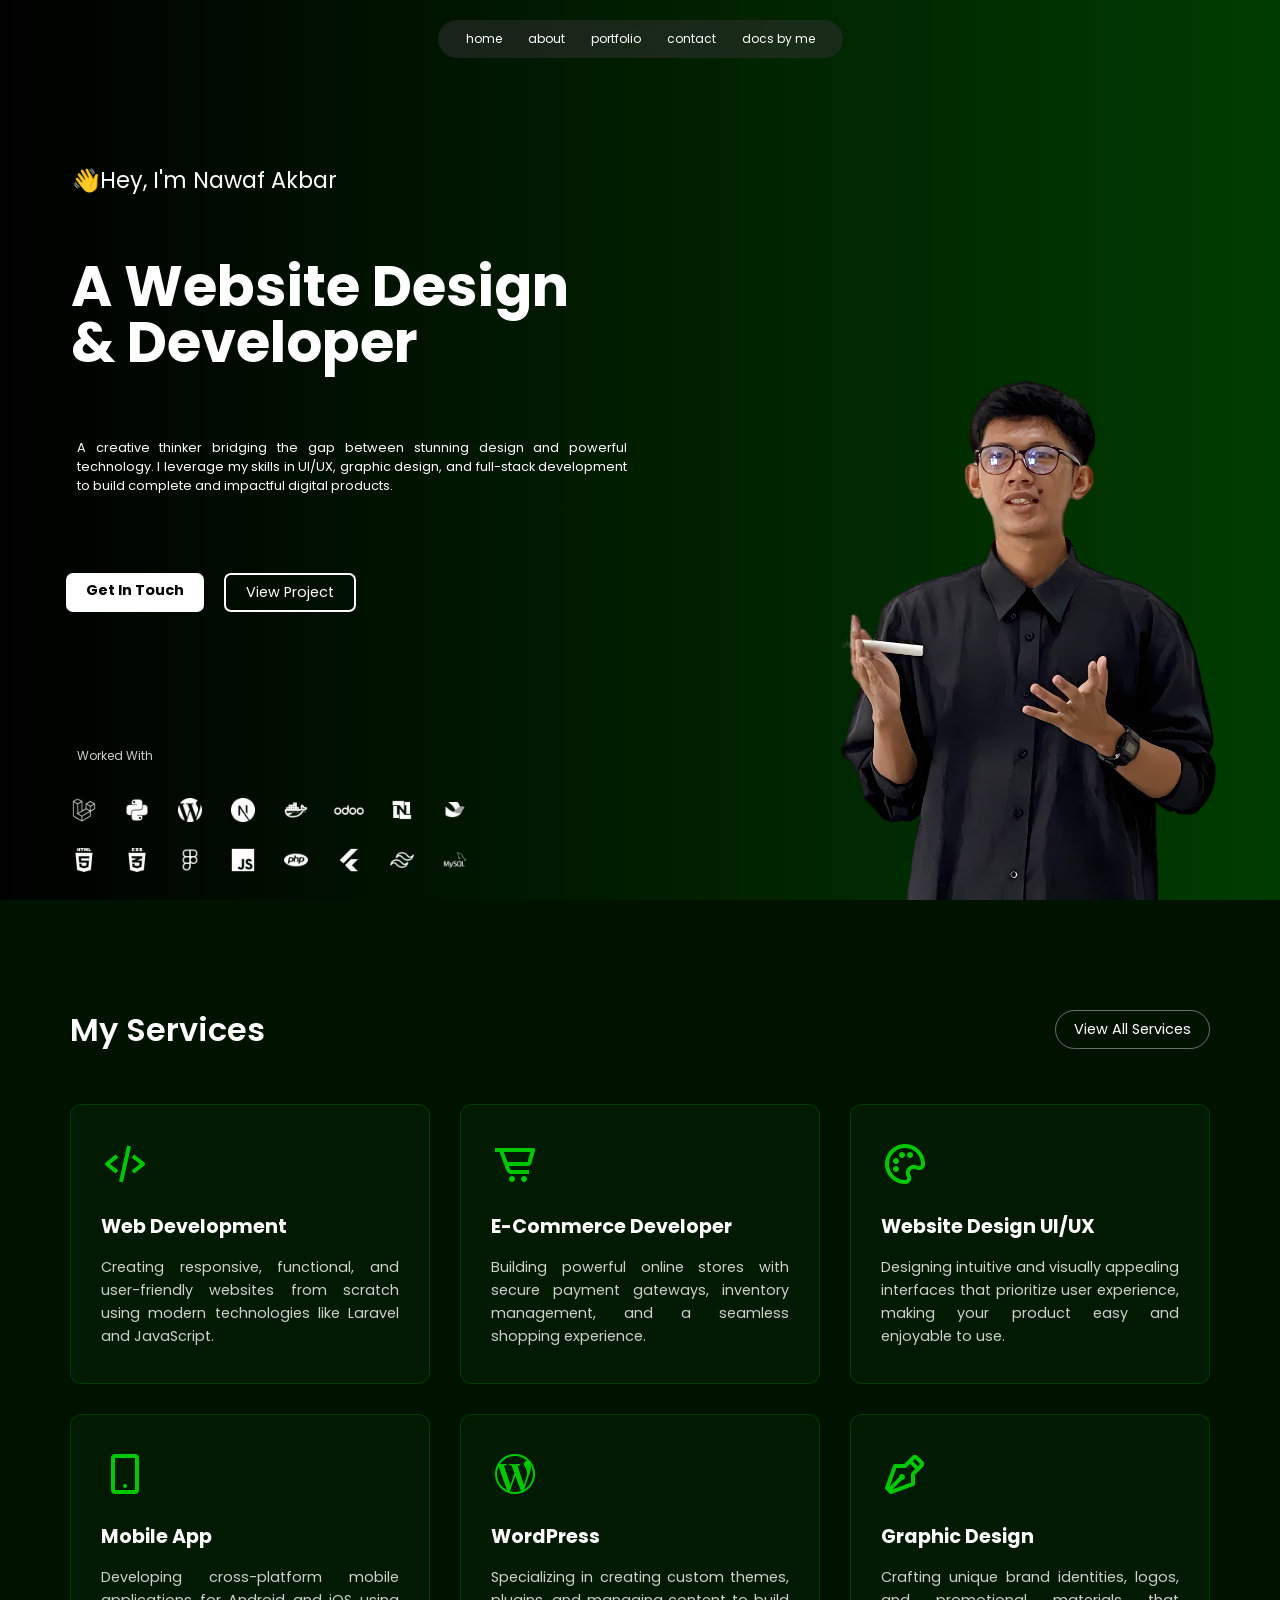
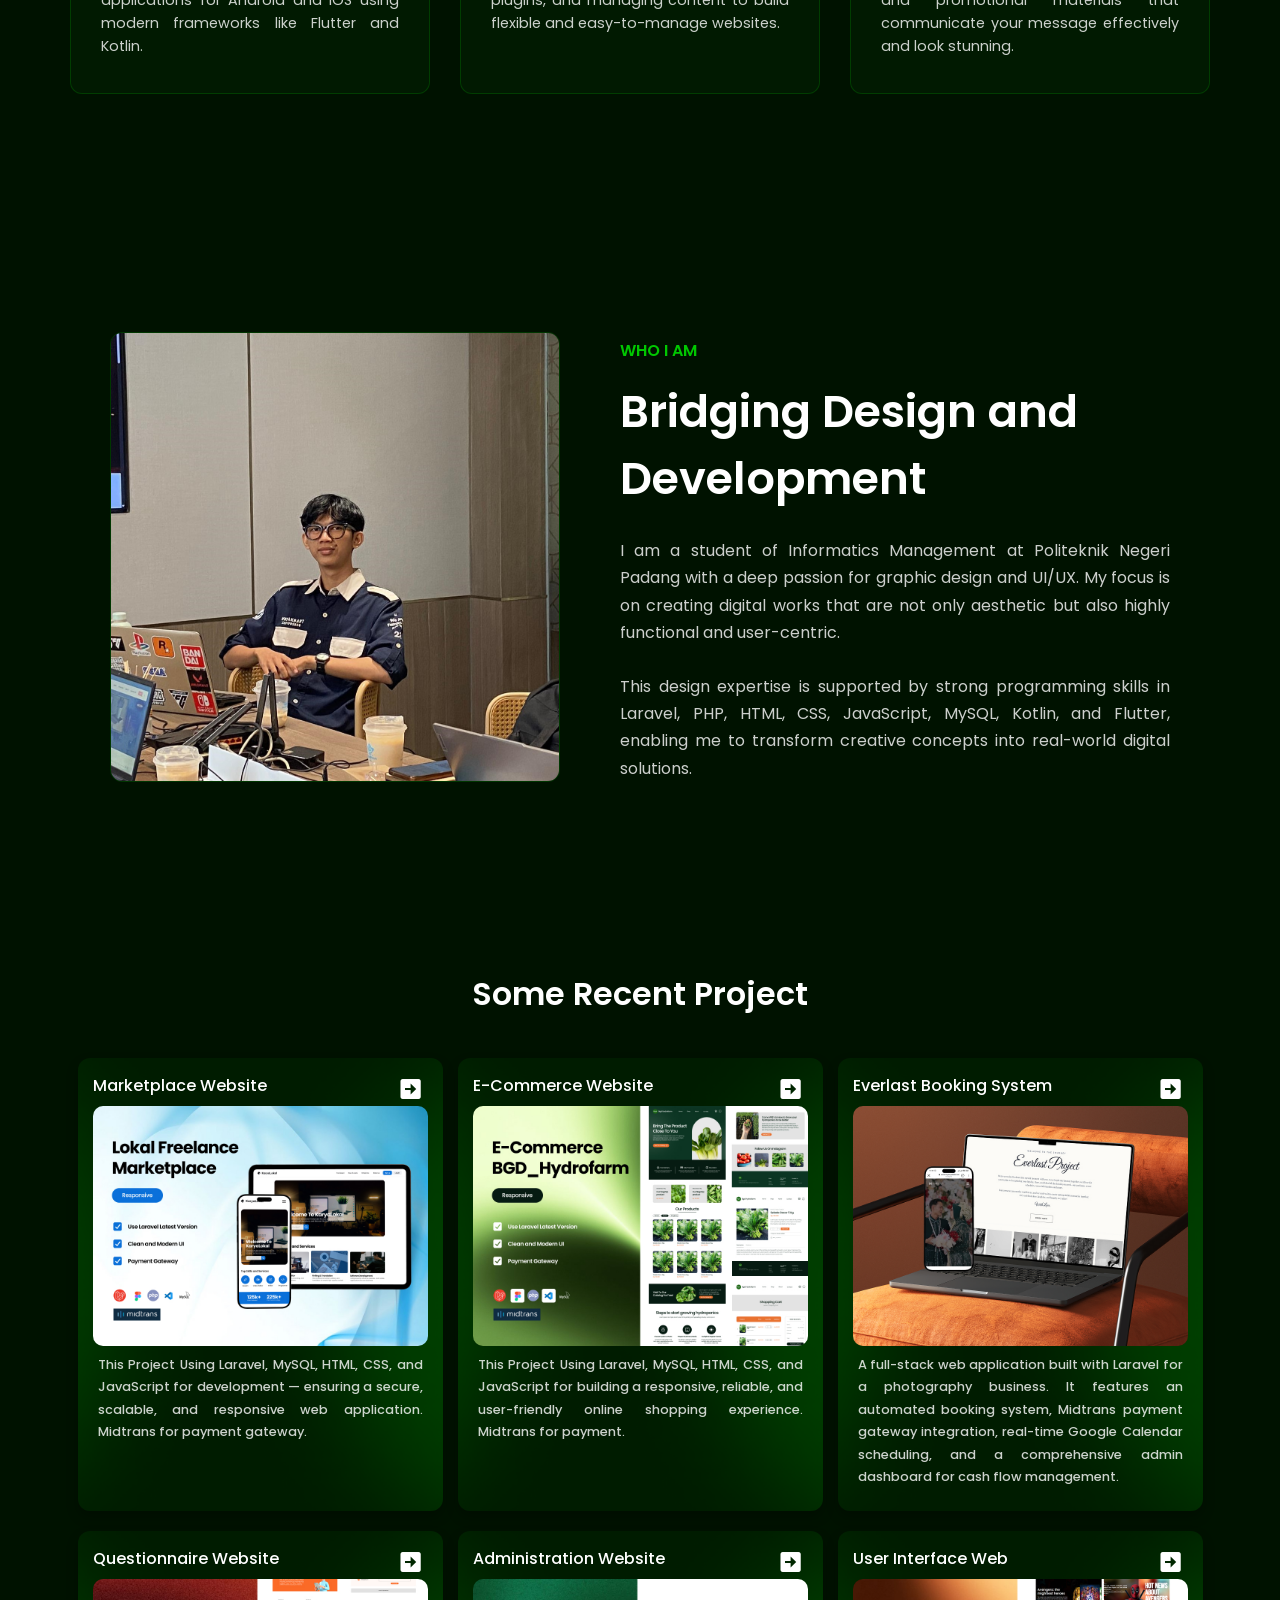
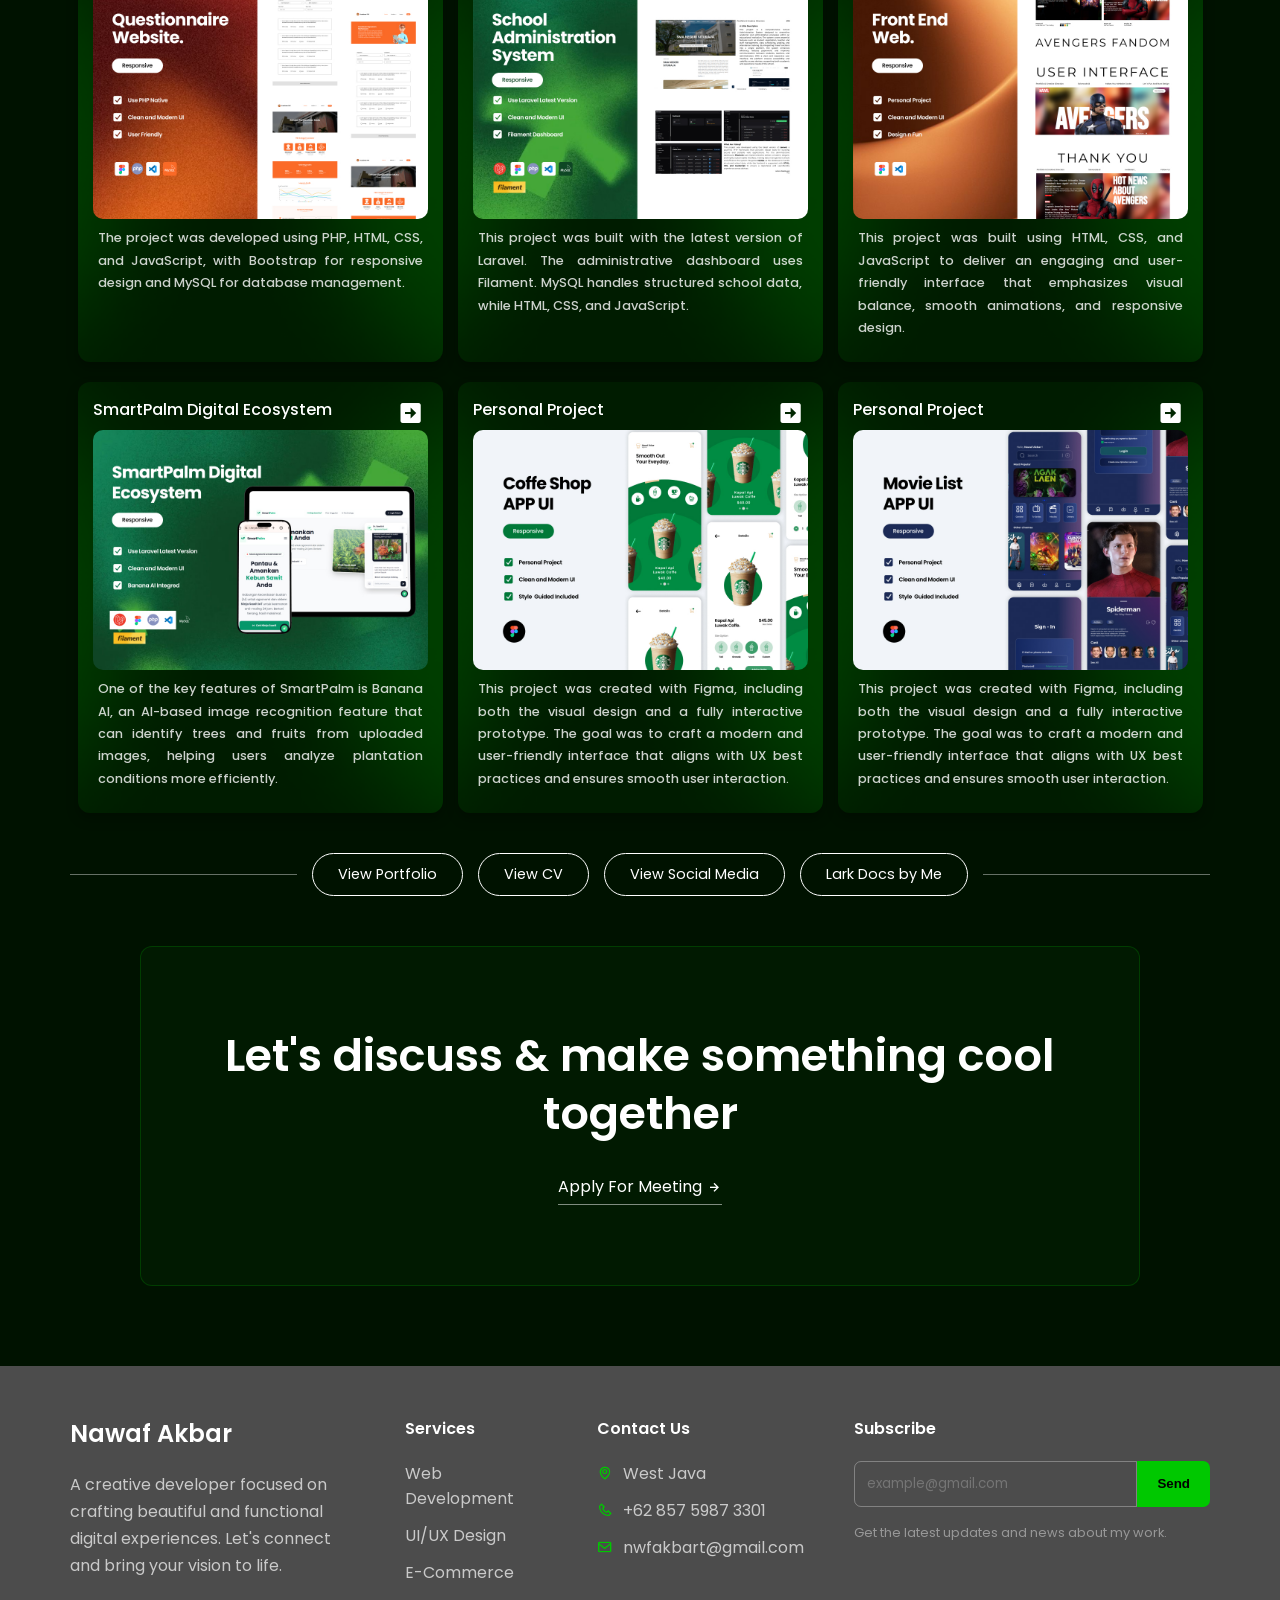
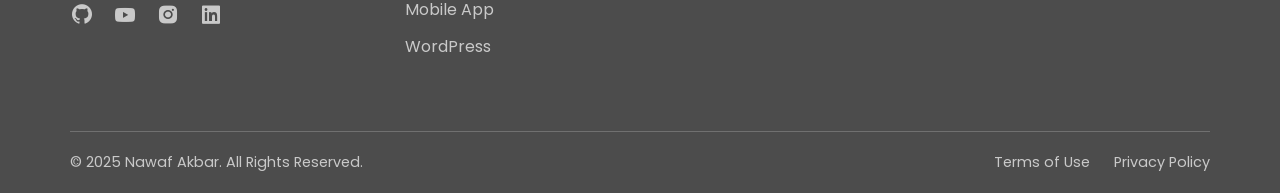
==== index.html @ 437a4764 "new_cv" ====
<!DOCTYPE html>
<html lang="en">

<head>
    <meta charset="UTF-8">
    <meta name="viewport" content="width=device-width, initial-scale=1.0">
    <title>Nawaf Akbar Portofolio</title>
    <link rel="icon" type="image/png" href="img/nwflogos.png">

    <link href='https://unpkg.com/boxicons@2.1.4/css/boxicons.min.css' rel='stylesheet'>
    <link rel="stylesheet" href="https://cdnjs.cloudflare.com/ajax/libs/font-awesome/6.4.2/css/all.min.css">

    <link rel="stylesheet" href="style.css">
    <style>
        /* Default: show desktop, hide mobile */
        .show-desktop {
            display: inline;
        }

        .show-mobile {
            display: none;
        }

        /* Mobile: hide desktop, show mobile */
        @media (max-width: 768px) {
            .show-desktop {
                display: none;
            }
            
            .show-mobile {
                display: inline;
            }
        }
    </style>
</head>

<body>

    <!-- header -->
    <div id="home" class="hero-section">
        <nav class="navbar">
            <div class="logo-container">
                <a href="#home">home</a>
                <a href="#about" class="show-desktop">about</a>
                <a href="#card">portfolio</a>
                <a href="#contact">contact</a>
                <a href="https://prasetia.sg.larksuite.com/docx/SMxsdrpLFoQGybxAiA4lXADDg6e" 
                target="_blank" 
                class="show-desktop">docs by me</a>                
                <a href="https://prasetia.sg.larksuite.com/docx/SMxsdrpLFoQGybxAiA4lXADDg6e" 
                target="_blank" 
                class="show-mobile">docs</a>
            </div>
        </nav>
        <p class="text-intro">👋Hey, I'm Nawaf Akbar</p>
        <h3 class="title">A Website Design<br> & Developer</h3>
        <p class="text-header">A creative thinker bridging the gap between stunning design and powerful technology. I
            leverage my skills in UI/UX, graphic design, and full-stack development to build complete and impactful
            digital products.
        </p>

        <div class="buttons-container">
            <a href="#contact" class="button button-primary">Get In Touch</a>

            <a href="#card" class="button button-secondary">View Project</a>
        </div>

        <img src="img/hd.png" alt="Orang" class="center-image">

        <div class="bottom-left-text">Worked With</div>
        <div class="worked">
            <img src="img/iconk1.png" alt="">
            <img src="img/iconk2.png" alt="">
            <img src="img/iconk3.png" alt="">
            <img src="img/iconk4.png" alt="">
            <img src="img/iconk5.png" alt="">
            <img src="img/iconk6.png" alt="">
            <img src="img/iconk11.png" alt="">
            <img src="img/iconk7.png" alt="">
        </div>
        <div class="worked2">
            <img src="img/iconk8.png" alt="">
            <img src="img/iconk8-1.png" alt="">
            <img src="img/iconk8-2.png" alt="">
            <img src="img/iconk9.png" alt="">
            <img src="img/iconk10.png" alt="">
            <img src="img/iconk13.png" alt="">
            <img src="img/iconk14.png" alt="">
            <img src="img/iconk15.png" alt="">
        </div>

    </div>
    <!-- end header -->

    <main class="main-content">
        <!-- services -->
        <section class="services-section" id="services">
            <div class="services-header">
                <h1 class="section-title">My Services</h1>
                <a href="#" class="view-all-button">View All Services</a>
            </div>
            <div class="services-grid">
                <div class="service-card">
                    <div class="service-icon">
                        <i class='bx bx-code-alt'></i>
                    </div>
                    <h3>Web Development</h3>
                    <p>Creating responsive, functional, and user-friendly websites from scratch using modern
                        technologies
                        like Laravel and JavaScript.</p>
                </div>

                <div class="service-card">
                    <div class="service-icon">
                        <i class='bx bx-cart-alt'></i>
                    </div>
                    <h3>E-Commerce Developer</h3>
                    <p>Building powerful online stores with secure payment gateways, inventory management, and a
                        seamless
                        shopping experience.</p>
                </div>

                <div class="service-card">
                    <div class="service-icon">
                        <i class='bx bx-palette'></i>
                    </div>
                    <h3>Website Design UI/UX</h3>
                    <p>Designing intuitive and visually appealing interfaces that prioritize user experience, making
                        your
                        product easy and enjoyable to use.</p>
                </div>

                <div class="service-card">
                    <div class="service-icon">
                        <i class='bx bx-mobile-alt'></i>
                    </div>
                    <h3>Mobile App</h3>
                    <p>Developing cross-platform mobile applications for Android and iOS using modern frameworks like
                        Flutter and Kotlin.</p>
                </div>

                <div class="service-card">
                    <div class="service-icon">
                        <i class='bx bxl-wordpress'></i>
                    </div>
                    <h3>WordPress</h3>
                    <p>Specializing in creating custom themes, plugins, and managing content to build flexible and
                        easy-to-manage websites.</p>
                </div>

                <div class="service-card">
                    <div class="service-icon">
                        <i class='bx bx-pen'></i>
                    </div>
                    <h3>Graphic Design</h3>
                    <p>Crafting unique brand identities, logos, and promotional materials that communicate your message
                        effectively and look stunning.</p>
                </div>
            </div>
        </section>
        <!-- end services -->

        <!-- about me -->
        <section class="about-me-section" id="about">
            <div class="about-me-container">

                <div class="about-image-content">
                    <img src="img/aboutne.jpg" alt="Foto Profil Nawaf Akbar">
                </div>

                <div class="about-text-content">
                    <p class="pre-title">WHO I AM</p>
                    <h2 class="section-title">Bridging Design and Development</h2>
                    <p class="about-description">
                        I am a student of Informatics Management at Politeknik Negeri Padang with a deep passion for
                        graphic
                        design and UI/UX. My focus is on creating digital works that are not only aesthetic but also
                        highly
                        functional and user-centric.
                        <br><br>
                        This design expertise is supported by strong programming skills in Laravel, PHP, HTML, CSS,
                        JavaScript, MySQL, Kotlin, and Flutter, enabling me to transform creative concepts into
                        real-world
                        digital solutions.
                    </p>
                </div>

            </div>
        </section>
        <!-- end about me -->

        <!-- card -->
        <div id="card" class="card-section-utama">
            <h1 class="">Some Recent Project</h1>
            <div class="card-section">
                <a href="detail/detail1.html" class="card-link">
                    <div class="card">
                        <p>Marketplace Website</p>
                        <img src="img/myporto1.jpg" alt="">
                        <p class="card-desc">This Project Using Laravel, MySQL, HTML, CSS, and JavaScript for
                            development —
                            ensuring a secure, scalable, and responsive web application. Midtrans for payment gateway.
                        </p>
                        <i class='bx bxs-right-arrow-square arrow-right'></i>
                    </div>
                </a>
                <a href="detail/detail2.html" class="card-link">
                    <div class="card">
                        <p>E-Commerce Website</p>
                        <img src="img/myporto2.jpg" alt="">
                        <p class="card-desc">This Project Using Laravel, MySQL, HTML, CSS, and JavaScript for building a
                            responsive, reliable, and user-friendly online shopping experience. Midtrans for payment.
                        </p>
                        <i class='bx bxs-right-arrow-square arrow-right'></i>
                    </div>
                </a>
                <a href="detail/detail8.html" class="card-link">
                    <div class="card">
                        <p>Everlast Booking System</p>
                        <img src="img/myporto8.jpg" alt="Everlast Project">
                        <p class="card-desc">A full-stack web application built with Laravel for a photography business. It features an automated booking system, Midtrans payment gateway integration, real-time Google Calendar scheduling, and a comprehensive admin dashboard for cash flow management.</p>
                        <i class='bx bxs-right-arrow-square arrow-right'></i>
                    </div>
                </a>
                <a href="detail/detail3.html" class="card-link">
                    <div class="card">
                        <p>Questionnaire Website</p>
                        <img src="img/myporto3.jpg" alt="">
                        <p class="card-desc">The project was developed using PHP, HTML, CSS, and JavaScript, with
                            Bootstrap
                            for
                            responsive design and MySQL for database management.</p>
                        <i class='bx bxs-right-arrow-square arrow-right'></i>
                    </div>
                </a>
                <a href="detail/detail4.html" class="card-link">
                    <div class="card">
                        <p>Administration Website</p>
                        <img src="img/myporto4.jpg" alt="">
                        <p class="card-desc">This project was built with the latest version of Laravel. The
                            administrative
                            dashboard uses Filament. MySQL handles structured school data, while HTML, CSS, and
                            JavaScript.
                        </p>
                        <i class='bx bxs-right-arrow-square arrow-right'></i>
                    </div>
                </a>
                <a href="detail/detail5.html" class="card-link">
                    <div class="card">
                        <p>User Interface Web</p>
                        <img src="img/myporto5.jpg" alt="">
                        <p class="card-desc">This project was built using HTML, CSS, and JavaScript to deliver an
                            engaging
                            and
                            user-friendly interface that emphasizes visual balance, smooth animations, and responsive
                            design.
                        </p>
                        <i class='bx bxs-right-arrow-square arrow-right'></i>
                    </div>
                </a>
                <a href="detail/detail6.html" class="card-link">
                    <div class="card">
                        <p>SmartPalm Digital Ecosystem</p>
                        <img src="img/smartpalm.jpg" alt="">
                        <p class="card-desc">One of the key features of SmartPalm is Banana AI, an AI-based image
                            recognition feature that can identify trees and fruits from uploaded images, helping users
                            analyze plantation conditions more efficiently.</p>
                        <i class='bx bxs-right-arrow-square arrow-right'></i>
                    </div>
                </a>
                <a href="detail/detail7.html" class="card-link">
                    <div class="card">
                        <p>Personal Project</p>
                        <img src="img/myporto7.jpg" alt="">
                        <p class="card-desc">This project was created with Figma, including both the visual design and a
                            fully
                            interactive prototype. The goal was to craft a modern and user-friendly interface that
                            aligns
                            with
                            UX best practices and ensures smooth user interaction.</p>
                        <i class='bx bxs-right-arrow-square arrow-right'></i>
                    </div>
                </a>
                <a href="detail/detail9.html" class="card-link">
                    <div class="card">
                        <p>Personal Project</p>
                        <img src="img/myporto9.jpg" alt="">
                        <p class="card-desc">This project was created with Figma, including both the visual design and a
                            fully
                            interactive prototype. The goal was to craft a modern and user-friendly interface that
                            aligns
                            with
                            UX best practices and ensures smooth user interaction.</p>
                        <i class='bx bxs-right-arrow-square arrow-right'></i>
                    </div>
                </a>
            </div>
            <div class="view-more-card">
                <a href="doc/porto.pdf" target="_blank">View Portfolio</a>
                <a href="doc/cv2.pdf" target="_blank">View CV</a>
                <a href="https://instagram.com/nwfakbart_" target="_blank">View Social Media</a>
                <a href="https://prasetia.sg.larksuite.com/docx/SMxsdrpLFoQGybxAiA4lXADDg6e" target="_blank">Lark Docs by Me</a>
            </div>
        </div>
        <!-- end  card -->

        <!-- certificate -->
        <!-- <section class="certificate-section" id="certificates">
            <h1 class="section-title">My Certificates</h1>
            
            <div class="cert-grid">
                <div class="cert-item" onclick="openModal('img/cert1.jpg')">
                    <div class="cert-img-container">
                        <img src="img/cert1.jpg" alt="Certificate 1">
                        <div class="cert-overlay">
                            <i class='bx bx-zoom-in'></i>
                        </div>
                    </div>
                    <div class="cert-info">
                        <h3>PKM (Program Kreativitas Mahasiswa)</h3>
                        <p>Skema Pendanaan Bidang Pengabdian Masyarakat | Kemendikbudristek • 2024</p>
                    </div>
                </div>

                <div class="cert-item" onclick="openModal('img/cert2.jpg')">
                    <div class="cert-img-container">
                        <img src="img/cert2.jpg" alt="Certificate 2">
                        <div class="cert-overlay">
                            <i class='bx bx-zoom-in'></i>
                        </div>
                    </div>
                    <div class="cert-info">
                        <h3>Program Mahasiswa Wirausaha</h3>
                        <p>Badan Pengelola Dana Perkebunan(BPDP) • 2025 - 2026</p>
                    </div>
                </div>

                <div class="cert-item" onclick="openModal('img/cert3.jpg')">
                    <div class="cert-img-container">
                        <img src="img/cert3.jpg" alt="Certificate 3">
                        <div class="cert-overlay">
                            <i class='bx bx-zoom-in'></i>
                        </div>
                    </div>
                    <div class="cert-info">
                        <h3>Sertifikasi Flutter Developer</h3>
                        <p>Dicoding Indonesia • 2024</p>
                    </div>
                </div>
            </div>
        </section>

        <div id="certModal" class="cert-modal" onclick="closeModal()">
            <span class="close-modal">&times;</span>
            <img class="modal-content" id="imgFull">
        </div> -->
        <!-- end certificate -->

        <!-- etc -->
        <section class="cta-section">
            <div class="cta-content">
                <h2>Let's discuss & make something cool together</h2>
                <a href="mailto:emailkamu@contoh.com" class="cta-link">
                    Apply For Meeting <i class='bx bx-right-arrow-alt'></i>
                </a>
            </div>
        </section>
        <!-- endetc -->
    </main>
    <footer id="contact" class="footer">
        <div class="footer-container">
            <div class="footer-column about">
                <h3 class="footer-logo">Nawaf Akbar</h3>
                <p>A creative developer focused on crafting beautiful and functional digital experiences. Let's
                    connect
                    and bring your vision to life.</p>
                <div class="social-icons">
                    <a href="http://github.com/nawafakbar" aria-label="Github" target="_blank"><i
                            class='bx bxl-github'></i></a>
                    <a href="https://www.youtube.com/@wafakbar" aria-label="Youtube" target="_blank"><i
                            class='bx bxl-youtube'></i></a>
                    <a href="http://instagram.com/nwfakbart_" aria-label="Instagram" target="_blank"><i
                            class='bx bxl-instagram-alt'></i></a>
                    <a href="https://www.linkedin.com/in/muhammad-nawaf-akbar-a1857428a/" aria-label="LinkedIn"
                        target="_blank"><i class='bx bxl-linkedin-square'></i></a>
                </div>
            </div>

            <div class="footer-column">
                <h4>Services</h4>
                <ul>
                    <li><a href="#services">Web Development</a></li>
                    <li><a href="#services">UI/UX Design</a></li>
                    <li><a href="#services">E-Commerce</a></li>
                    <li><a href="#services">Mobile App</a></li>
                    <li><a href="#services">WordPress</a></li>
                </ul>
            </div>

            <div class="footer-column">
                <h4>Contact Us</h4>
                <ul>
                    <li><i class='bx bx-map'></i>West Java</li>
                    <li><i class='bx bx-phone'></i> +62 857 5987 3301</li>
                    <li><i class='bx bx-envelope'></i> nwfakbart@gmail.com</li>
                </ul>
            </div>

            <div class="footer-column">
                <h4>Subscribe</h4>
                <form class="subscribe-form">
                    <input type="email" placeholder="example@gmail.com" required>
                    <button type="submit">Send</button>
                </form>
                <p class="subscribe-note">Get the latest updates and news about my work.</p>
            </div>
        </div>

        <div class="footer-bottom">
            <p>&copy; 2025 Nawaf Akbar. All Rights Reserved.</p>
            <div class="footer-bottom-links">
                <a href="#">Terms of Use</a>
                <a href="#">Privacy Policy</a>
            </div>
        </div>
    </footer>

    <script>
        function openModal(imgSrc) {
            document.getElementById("certModal").style.display = "block";
            document.getElementById("imgFull").src = imgSrc;
        }

        function closeModal() {
            document.getElementById("certModal").style.display = "none";
        }

        // Tambahkan event listener biar nutup pas klik tombol ESC
        document.addEventListener('keydown', function(event) {
            if (event.key === "Escape") {
                closeModal();
            }
        });
    </script>
</body>

</html>
---- style.css ----
@import url('https://fonts.googleapis.com/css2?family=Poppins:wght@400;600&display=swap');
@import url('https://fonts.googleapis.com/css2?family=Bebas+Neue&display=swap');

/* RESET */
* {
    margin: 0;
    padding: 0;
    box-sizing: border-box;
}

body {
    font-family: 'Poppins', sans-serif;
    color: #ffffff;
    background: linear-gradient(to right, #000000, #00C800);
    background-attachment: fixed;
    position: relative;
    /* overflow-x: hidden; */
}

/* Overlay gelap di background */
body::before {
    content: '';
    position: absolute;
    inset: 0;
    background: linear-gradient(to bottom right, rgba(0, 0, 0, 0.7), rgba(0, 0, 0, 0.7));
    z-index: -1;
}

/* ========================= */
/* MAIN CONTENT BACKGROUND */
/* ========================= */

.main-content {
    background-color: #001200;
    padding: 0 70px 80px 70px; /* 0 atas, 70px kanan, 80px bawah, 70px kiri */
}

/* navbar dan hero section */
.navbar {
    position: fixed; /* Kunci utama agar navbar tetap di atas */
    top: 20px; /* Jarak 20px dari atas layar (sesuai permintaanmu) */
    left: 0;
    right: 0;
    z-index: 1000; /* Memastikan navbar selalu di lapisan paling atas */
    
    display: flex;
    justify-content: center;
    align-items: center;
    padding: 0 20px; /* Padding vertikal tidak perlu karena tinggi diatur oleh .logo-container */
}

.navbar a{
    text-decoration: none;
    color: white;
    font-size: 12px;
    padding: 10px 13px;
    transition: color 0.3s ease 0.2s;
}

.logo-container {
    display: flex;
    align-items: center;
    /* Background dan blur sudah dipindah ke .navbar */
    background: transparent; /* Jadikan transparan */
    border-radius: 100px;
    padding: 0 15px; /* Beri sedikit padding vertikal */
    
    /* Tambahkan ini untuk memberi background pada container link saja */
    background-color: rgba(51, 51, 51, 0.5);
    backdrop-filter: blur(10px);
}

.navbar .logo img {
    height: 40px; 
    width: auto; 
} 

.navbar .login-button{
    background-color: white;
    color: black;
    border: none;
    font-family: 'Poppins', sans-serif;
    padding: 7px 19px;
    border-radius: 100px;
    cursor: pointer;
    font-size: 14px;
    font-weight: 500;
}

.navbar a:hover {
    color: gray;
}


.hero-section {
    padding-top: 120px;
    background-size: cover;
    background-position: center;
    height: 100vh;
    display: flex;
    flex-direction: column;
    justify-content: space-between;
    padding: 20px;
    position: relative;
    overflow: hidden;
}

.text-intro {
    position: absolute;
    top: 20%;
    left: 16%;
    transform: translate(-50%, -50%);
    font-size: 1.4rem;
    color: #ffffff;
    z-index: 1;
    font-family: 'Poppins', sans-serif;
    text-align: justify;
    line-height: 19px;
}

.title {
    position: absolute;
    top: 35%;
    left: 25%;
    transform: translate(-50%, -50%);
    font-size: 3.5rem;
    color: #ffffff;
    z-index: 1;
    font-family: 'Poppins', sans-serif;
    line-height: 1; 
}

.center-image {
    position: absolute;
    right: 5%;
    bottom: 0;
    max-width: 31%;
    height: auto;
    z-index: 2;
    transition: transform 0.3s ease-in-out;
}

.center-image:hover {
    transform: scale(1.1);
}

.text-header {
    position: absolute;
    top: 49%;
    left: 27.5%;
    transform: translate(-50%, -50%);
    font-size: 0.8rem;
    color: #ffffff;
    z-index: 1;
    max-width: 43%;
    font-family: 'Poppins', sans-serif;
    text-align: justify;
    line-height: 19px;
    margin-top: 25px;
}

.bottom-left-text, .bottom-right-text {
    position: absolute;
    bottom: 55px;
    font-size: 12px;
    opacity: 80%;
    color: #ffffff;
    font-family: Arial, sans-serif;
}

.bottom-left-text {
    left: 6%;
    margin-bottom: 80px;
    font-family: 'Poppins', sans-serif;
}

.bottom-right-text {
    right: 40px;
    margin-bottom: 80px;
    font-family: 'Poppins', sans-serif;
}

.buttons-container {
    position: absolute;
    top: 62%;
    left: 16.5%;
    transform: translateX(-50%);
    display: flex;
    gap: 20px;
    z-index: 1;
    margin-top: 15px;
}

.buttons-container a {
    text-decoration: none;
}

.button {
    padding: 7px 20px;
    font-size: 0.9rem;
    font-family: 'Poppins', sans-serif;
    border: none;
    border-radius: 7px;
    cursor: pointer;
    transition: background-color 0.3s ease;
}

.button-primary {
    background-color: white;
    color: black;
    font-weight: 700;
}

.button-primary:hover {
    background-color: black;
    color: white;
}

.button-secondary {
    border: 2px solid white;
    border-color: white;
    background-color: transparent;
    color: #ffffff;
}

.button-secondary:hover {
    background-color: rgba(255, 255, 255, 0.166);
}

.worked{
    display: flex;
    gap: 13px;
    position: absolute;
    bottom: 0;
    left: 5%;
    margin-bottom: 20px;
}

.worked img{
    height: 40px;
    transition: transform 0.3s ease-in-out;
}

.worked img:hover{
   transform: scale(1.1);
}

.worked2{
    display: flex;
    gap: 13px;
    position: absolute;
    bottom: 0;
    left: 5%;
    margin-bottom: 70px;
}

.worked2 img{
    height: 40px;
    transition: transform 0.3s ease-in-out;
}

.worked2 img:hover{
   transform: scale(1.1);
}
/* end navbar dan hero section */

/* ========================= */
/* SERVICES SECTION */
/* ========================= */

.services-section {
    min-height: 100vh;
    padding-top: 80px;
    padding-bottom: 80px;
    display: flex;
    flex-direction: column;
    justify-content: center; /* Agar konten berada di tengah secara vertikal */
}

.services-header {
    display: flex;
    justify-content: space-between;
    align-items: center;
    margin-bottom: 50px;
}

.section-title {
    font-size: 2rem;
    font-weight: 600;
    color: white;
}

.view-all-button {
    padding: 8px 18px;
    border: 1px solid rgba(255, 255, 255, 0.4);
    border-radius: 100px;
    text-decoration: none;
    color: white;
    font-size: 0.9rem;
    transition: all 0.3s ease;
}

.view-all-button:hover {
    background-color: rgba(255, 255, 255, 0.1);
    border-color: white;
}

.services-grid {
    display: grid;
    grid-template-columns: repeat(3, 1fr);
    gap: 30px;
}

.service-card {
    background-color: #011a01; /* Warna kartu sedikit lebih terang dari background */
    border: 1px solid rgba(0, 200, 0, 0.2); /* Border hijau transparan */
    padding: 35px 30px;
    border-radius: 12px;
    transition: transform 0.3s ease, background-color 0.3s ease;
}

/* Ini adalah style untuk card yang disorot seperti di contoh */
/* Kamu bisa hapus ini jika hanya mau efek hover */
.service-card.highlighted {
    background-color: #004d00; /* Warna hijau lebih pekat */
    transform: translateY(-10px);
}

.service-card:hover {
    transform: translateY(-10px);
    background: url('img/bghijau.png') center/cover no-repeat; /* Efek background sama seperti card project */
    border-color: rgba(0, 200, 0, 0.5);
}

.service-icon {
    margin-bottom: 20px;
}

.service-icon i {
    font-size: 3rem;
    color: #00C800; /* Warna hijau utama */
    transition: transform 0.3s ease, color 0.3s ease;
}

.service-card:hover .service-icon i {
    transform: scale(1.1);
    color: #ffffff;
}

.service-card h3 {
    font-size: 1.2rem;
    margin-bottom: 15px;
    color: #ffffff;
}

.service-card p {
    font-size: 0.9rem;
    color: rgba(255, 255, 255, 0.8);
    line-height: 1.6;
    text-align: justify;
}

/* end services */

/* ========================= */
/* ABOUT ME SECTION */
/* ========================= */

.about-me-section {
    padding-top: 120px;
    padding-bottom: 120px;
    display: flex;
    align-items: center;
    min-height: 80vh;
}

.about-me-container {
    display: flex;
    align-items: center;
    justify-content: center;
    gap: 60px;
    width: 100%;
}

.about-text-content {
    flex: 1; /* Biarkan teks mengambil ruang yang dibutuhkan */
    max-width: 550px; /* Batasi lebar teks agar mudah dibaca */
}

.about-image-content {
    flex-shrink: 0; /* Mencegah gambar menyusut */
    width: 450px; /* Ukuran gambar yang tetap */
}

.about-image-content img {
    width: 100%;
    height: auto;
    border-radius: 12px; /* Radius sama dengan card lainnya */
    object-fit: cover;
    border: 1px solid rgba(0, 200, 0, 0.2); /* Border hijau tipis */
}

.pre-title {
    color: #00C800; /* Warna hijau khas kamu */
    font-weight: 600;
    font-size: 1rem;
    margin-bottom: 15px;
}

.about-me-section .section-title {
    font-size: 2.8rem;
    margin-bottom: 25px;
}

.about-description {
    font-size: 1rem;
    color: rgba(255, 255, 255, 0.8);
    line-height: 1.7;
    text-align: justify;
}

/* PROJECT SECTION */
.card-section-utama {
    min-height: 100vh;
    /* background-image: url('img/bghijau2.png'); */
    /* background-size: cover;
    background-position: top center; */
    padding-top: 50px;
    padding-bottom: 10px;
}

.card-section-utama h1 {
    text-align: center;
    font-size: 2rem;
    font-weight: 600;
    margin-bottom: 40px;
    color: white;
}

.card-section {
    display: grid;
    grid-template-columns: repeat(3, 1fr);
    column-gap: 0;
    row-gap: 20px;
    justify-items: center;
}

.card {
    background: url('img/bghijau.png') center/cover no-repeat;
    border-radius: 12px;
    padding: 15px;
    width: 100%;
    height: 100%;
    display: flex;
    flex-direction: column;
    max-width: 365px;
    box-shadow: 0 6px 12px rgba(0, 0, 0, 0.25);
    position: relative;
    transition: transform 0.3s ease;
    overflow: hidden;
}
/* Style untuk link card proyek */
.card-link {
    text-decoration: none; /* Menghilangkan garis bawah */
    color: inherit; /* Mengambil warna teks dari parent (putih) */
    display: block; /* Memastikan link mengisi seluruh area */
    transition: transform 0.3s ease; /* Menambahkan transisi agar hover tetap mulus */
}

/* Sedikit penyesuaian agar hover tetap di link, bukan di div */
.card-link:hover {
    transform: translateY(-5px);
}

/* .card:hover {
    transform: translateY(-5px);
} */
.card p {
    font-weight: 500;
    margin-bottom: 8px;
}
.card img {
    width: 100%;
    height: 240px;
    object-fit: cover;
    border-radius: 10px;
    transition: transform 0.3s ease-in-out;
}
.card img:hover {
    transform: scale(1.03);
}
.card-desc {
  font-size: 0.8rem;
  color: rgba(255, 255, 255, 0.8); /* 70% opacity */
  margin-top: 8px;
  line-height: 1.4rem;
  font-family: 'Poppins', sans-serif;
  padding: 0 5px;
  text-align: justify;
  flex-grow: 1;
}
.arrow-right {
    position: absolute;
    top: 4%;
    right: 5%;
    font-size: 27px;
    cursor: pointer;
    color: white;
    transition: transform 0.3s;
}
.arrow-right:hover {
    transform: translateX(-5px);
}

/* VIEW MORE SECTION */
.view-more-card {
    display: flex;
    align-items: center;
    justify-content: center;
    gap: 15px;
    padding: 40px 0;
    flex-wrap: wrap;
    position: relative;
}
.view-more-card::before,
.view-more-card::after {
    content: "";
    flex: 1;
    height: 1px;
    background-color: rgba(255, 255, 255, 0.4);
}
.view-more-card a {
    padding: 10px 25px;
    border: 1px solid white;
    border-radius: 100px;
    cursor: pointer;
    color: white;
    transition: background-color 0.3s ease;
    font-size: 0.9rem;
    text-decoration: none;
}
.view-more-card a:hover {
    background-color: rgba(255, 255, 255, 0.166);
}

/* ========================= */
/* CTA SECTION */
/* ========================= */

.cta-section {
    /* padding: 80px 40px; */
    padding-top: 80px;
    padding-bottom: 80px;
    margin: 0 70px; /* Margin atas/bawah dan kiri/kanan */
    background-color: #011a01; /* Diubah agar sama dengan service card */
    border: 1px solid rgba(0, 200, 0, 0.2);
    border-radius: 12px; /* Radius disamakan */
    text-align: center;
    /* ANIMASI UTAMA */
    transition: transform 0.3s ease, background 0.3s ease, border-color 0.3s ease;
}

.cta-section:hover {
    transform: translateY(-10px); /* Efek mengangkat kartu */
    background: url('img/bghijau.png') center/cover no-repeat; /* Background berubah */
    border-color: rgba(0, 200, 0, 0.5); /* Border menjadi lebih jelas */
}

.cta-content h2 {
    font-size: 2.8rem;
    font-weight: 600;
    margin-bottom: 30px;
    line-height: 1.3;
}

.cta-link {
    display: inline-block;
    color: #ffffff;
    text-decoration: none;
    padding-bottom: 5px;
    border-bottom: 1px solid rgba(255, 255, 255, 0.5);
    transition: all 0.3s ease;
}

.cta-link:hover {
    color: #00C800;
    border-bottom-color: #00C800;
    transform: translateY(-2px);
}

.cta-link i {
    vertical-align: middle;
    transition: transform 0.3s ease;
}

.cta-link:hover i {
    transform: translateX(5px);
}

/* ========================= */
/* CERTIFICATE SECTION */
/* ========================= */

.certificate-section {
    padding: 80px 0;
    text-align: center;
}

.cert-grid {
    display: grid;
    grid-template-columns: repeat(auto-fit, minmax(300px, 1fr));
    gap: 30px;
    margin-top: 40px;
}

.cert-item {
    background-color: #011a01;
    border: 1px solid rgba(0, 200, 0, 0.2);
    border-radius: 12px;
    overflow: hidden;
    cursor: pointer;
    transition: transform 0.3s ease, border-color 0.3s ease;
}

.cert-item:hover {
    transform: translateY(-10px);
    border-color: #00C800;
}

.cert-img-container {
    position: relative;
    height: 200px;
    overflow: hidden;
}

.cert-img-container img {
    width: 100%;
    height: 100%;
    object-fit: cover;
}

.cert-overlay {
    position: absolute;
    inset: 0;
    background: rgba(0, 200, 0, 0.4);
    display: flex;
    justify-content: center;
    align-items: center;
    opacity: 0;
    transition: opacity 0.3s ease;
}

.cert-item:hover .cert-overlay {
    opacity: 1;
}

.cert-overlay i {
    font-size: 2.5rem;
    color: white;
}

.cert-info {
    padding: 20px;
    text-align: left;
}

.cert-info h3 {
    font-size: 1.1rem;
    margin-bottom: 5px;
    color: white;
}

.cert-info p {
    font-size: 0.85rem;
    color: rgba(255, 255, 255, 0.6);
}

/* MODAL POP-UP */
.cert-modal {
    display: none;
    position: fixed;
    z-index: 2000;
    padding-top: 100px;
    left: 0;
    top: 0;
    width: 100%;
    height: 100%;
    background-color: rgba(0, 0, 0, 0.9);
    backdrop-filter: blur(5px);
}

.modal-content {
    margin: auto;
    display: block;
    max-width: 80%;
    max-height: 80vh;
    border-radius: 10px;
    border: 2px solid #00C800;
    animation: zoom 0.3s;
}

@keyframes zoom {
    from {transform: scale(0.5)} 
    to {transform: scale(1)}
}

.close-modal {
    position: absolute;
    top: 50px;
    right: 50px;
    color: #f1f1f1;
    font-size: 40px;
    font-weight: bold;
    cursor: pointer;
}

.close-modal:hover {
    color: #00C800;
}

/* Responsive */
@media (max-width: 600px) {
    .modal-content { max-width: 95%; }
    .close-modal { top: 20px; right: 30px; }
}

/* ========================= */
/* FOOTER SECTION */
/* ========================= */

.footer {
    padding: 50px 70px 20px 70px;
    color: rgba(255, 255, 255, 0.7);
}

.footer-container {
    display: grid;
    grid-template-columns: 2fr repeat(3, 1fr); /* Kolom pertama lebih besar */
    gap: 50px;
    margin-bottom: 60px;
}

.footer-column h3,
.footer-column h4 {
    color: #ffffff;
    font-weight: 600;
    margin-bottom: 20px;
}

.footer-column p {
    line-height: 1.7;
    margin-bottom: 20px;
}

.footer-logo {
    font-size: 1.5rem;
}

.social-icons a {
    color: rgba(255, 255, 255, 0.7);
    font-size: 1.5rem;
    margin-right: 15px;
    transition: color 0.3s ease, transform 0.3s ease;
}

.social-icons a:hover {
    color: #00C800;
    transform: translateY(-3px);
}

.footer-column ul {
    list-style: none;
}

.footer-column ul li {
    margin-bottom: 12px;
    display: flex;
    align-items: center;
}

.footer-column ul li a {
    color: rgba(255, 255, 255, 0.7);
    text-decoration: none;
    transition: color 0.3s ease;
}

.footer-column ul li a:hover {
    color: #ffffff;
}

.footer-column ul i {
    margin-right: 10px;
    color: #00C800;
}

.subscribe-form {
    display: flex;
    margin-bottom: 15px;
}

.subscribe-form input {
    flex-grow: 1;
    padding: 12px;
    border: 1px solid rgba(255, 255, 255, 0.3);
    background-color: transparent;
    border-radius: 7px 0 0 7px;
    color: white;
    font-family: 'Poppins', sans-serif;
}

.subscribe-form button {
    padding: 12px 20px;
    border: none;
    background-color: #00C800; /* Warna hijau khas kamu */
    color: #000000;
    font-weight: 600;
    border-radius: 0 7px 7px 0;
    cursor: pointer;
    transition: background-color 0.3s ease;
}

.subscribe-form button:hover {
    background-color: #00ff00;
}

.subscribe-note {
    font-size: 0.8rem;
    opacity: 0.6;
}

.footer-bottom {
    border-top: 1px solid rgba(255, 255, 255, 0.2);
    padding-top: 20px;
    display: flex;
    justify-content: space-between;
    align-items: center;
    font-size: 0.9rem;
}

.footer-bottom-links a {
    color: rgba(255, 255, 255, 0.7);
    text-decoration: none;
    margin-left: 20px;
    transition: color 0.3s ease;
}

.footer-bottom-links a:hover {
    color: #ffffff;
}

/* ========================= */
/* RESPONSIVE SECTION BELOW */
/* ========================= */

/* Tablet: 992px kebawah */
@media (max-width: 992px) {
    /* =================================== */
/* ===== RESPONSIVE (TABLET) ===== */
/* =================================== */

    /* Memberi padding utama pada konten agar rata */
    .main-content {
        padding-left: 40px;
        padding-right: 40px;
    }

    /* === HERO SECTION === */
    .hero-section {
        padding: 90px 40px 0; /* Jarak atas untuk navbar, kiri-kanan jadi 0 */
        height: auto;
        flex-direction: column;
        align-items: center;
        text-align: center;
    }

    .text-intro,
    .title,
    .text-header,
    .buttons-container,
    .bottom-left-text,
    .worked2,
    .worked {
        position: static;
        transform: none;
        left: auto;
        right: auto;
        margin: 0 auto;
    }

    .title {
        font-size: 2.8rem;
        margin-top: 10px;
    }

    .text-header {
        max-width: 85%;
        margin: 20px auto;
    }

    .buttons-container {
        justify-content: center;
        margin: 30px auto;
    }

    .bottom-left-text {
        text-align: center;
        margin-top: 30px;
    }

    .worked, .worked2 {
        justify-content: center;
        flex-wrap: wrap;
        gap: 10px;
        margin: 10px 0 20px 0;
    }

    .center-image {
        order: 10;
        position: relative;
        display: block;
        max-width: 65%;
        height: auto;
        margin: 0 auto;
        padding: 0;
        bottom: 0;
    }
    
    /* === SERVICES SECTION === */
    .services-grid {
        grid-template-columns: repeat(2, 1fr);
        gap: 20px; /* Gap dikurangi */
    }

    .services-header {
        flex-direction: column;
        gap: 20px;
        text-align: center;
        margin-bottom: 40px;
    }
    
    /* === ABOUT ME SECTION === */
    .about-me-container {
        flex-direction: column;
        text-align: center;
    }

    .about-text-content {
        max-width: 100%;
        margin-bottom: 40px;
    }

    .about-image-content {
        width: 80%;
        max-width: 450px;
    }

    /* === PROJECT SECTION === */
    .card-section {
        grid-template-columns: 1fr;
    }

    .card {
        max-width: 100%;
    }

    .view-more-card {
        flex-direction: column;
        gap: 10px;
    }

    /* === CTA & FOOTER === */
    .cta-content h2 {
        font-size: 2.2rem;
    }

    .footer-container {
        padding: 0;
        grid-template-columns: repeat(2, 1fr);
    }
}


/* HP: 600px kebawah */
@media (max-width: 600px) {
    /* Memberi padding utama pada konten agar rata */
    .main-content {
        padding-left: 20px;
        padding-right: 20px;
    }
    
    /* === HERO SECTION === */
    .hero-section {
        padding: 90px 20px 0; /* Jarak atas navbar, kiri-kanan jadi 0 */
    }
    
    .text-intro,
    .title,
    .text-header {
        max-width: 90%;
        margin: 10px auto;
    }

    .text-header {
        text-align: justify;
    }
    
    .buttons-container {
        flex-direction: row; /* Tombol kembali berdampingan */
    }

    .center-image {
        max-width: 80%;
    }
    
    /* === SERVICES SECTION === */
    .services-grid {
        grid-template-columns: repeat(2, minmax(140px, 1fr)); /* Dua kolom tetap */
        gap: 15px;
    }
    .service-card {
    padding: 25px 20px; /* Biar konten gak terlalu sempit */
    }
    .service-card p {
    display: none;
    }

    .service-card h3 {
    font-size: 1rem;
    margin-bottom: 15px;
    color: #ffffff;
    }
    
    /* === ABOUT ME SECTION === */
    .about-image-content {
        width: 100%;
    }
    .about-me-section {
        padding: 60px 20px;
    }
    .about-me-section .section-title {
    font-size: 2rem;
    margin-bottom: 25px;
    }   

        .cta-section {
            margin: 60px 20px;
            padding: 60px 20px;
        }
        .cta-content h2 {
            font-size: 1.2rem;
        }
        /* .footer-container {
            grid-template-columns: 1fr;
        } */
         .footer {
            padding: 15px; /* padding disesuaikan biar gak offset */
        }
        .footer-container {
            grid-template-columns: 1fr; /* 1 kolom aja di layar kecil */
            gap: 60px;
            margin-bottom: 40px;
        }
        .footer-bottom {
            flex-direction: column;
            text-align: center;
            gap: 10px;
        }
        .footer-bottom-links {
            margin-top: 10px;
        }

        .subscribe-form {
            display: flex;
            margin-bottom: 15px;
        }

        .subscribe-form input {
            flex-grow: 1;
            max-width: 200px;
            padding: 12px;
            border: 1px solid rgba(255, 255, 255, 0.3);
            background-color: transparent;
            border-radius: 7px 0 0 7px;
            color: white;
            font-family: 'Poppins', sans-serif;
        }

        .subscribe-form button {
            padding: 12px 20px;
            border: none;
            background-color: #00C800; /* Warna hijau khas kamu */
            color: #000000;
            font-weight: 600;
            border-radius: 0 7px 7px 0;
            cursor: pointer;
            transition: background-color 0.3s ease;
        }

        .subscribe-form button:hover {
            background-color: #00ff00;
        }


}
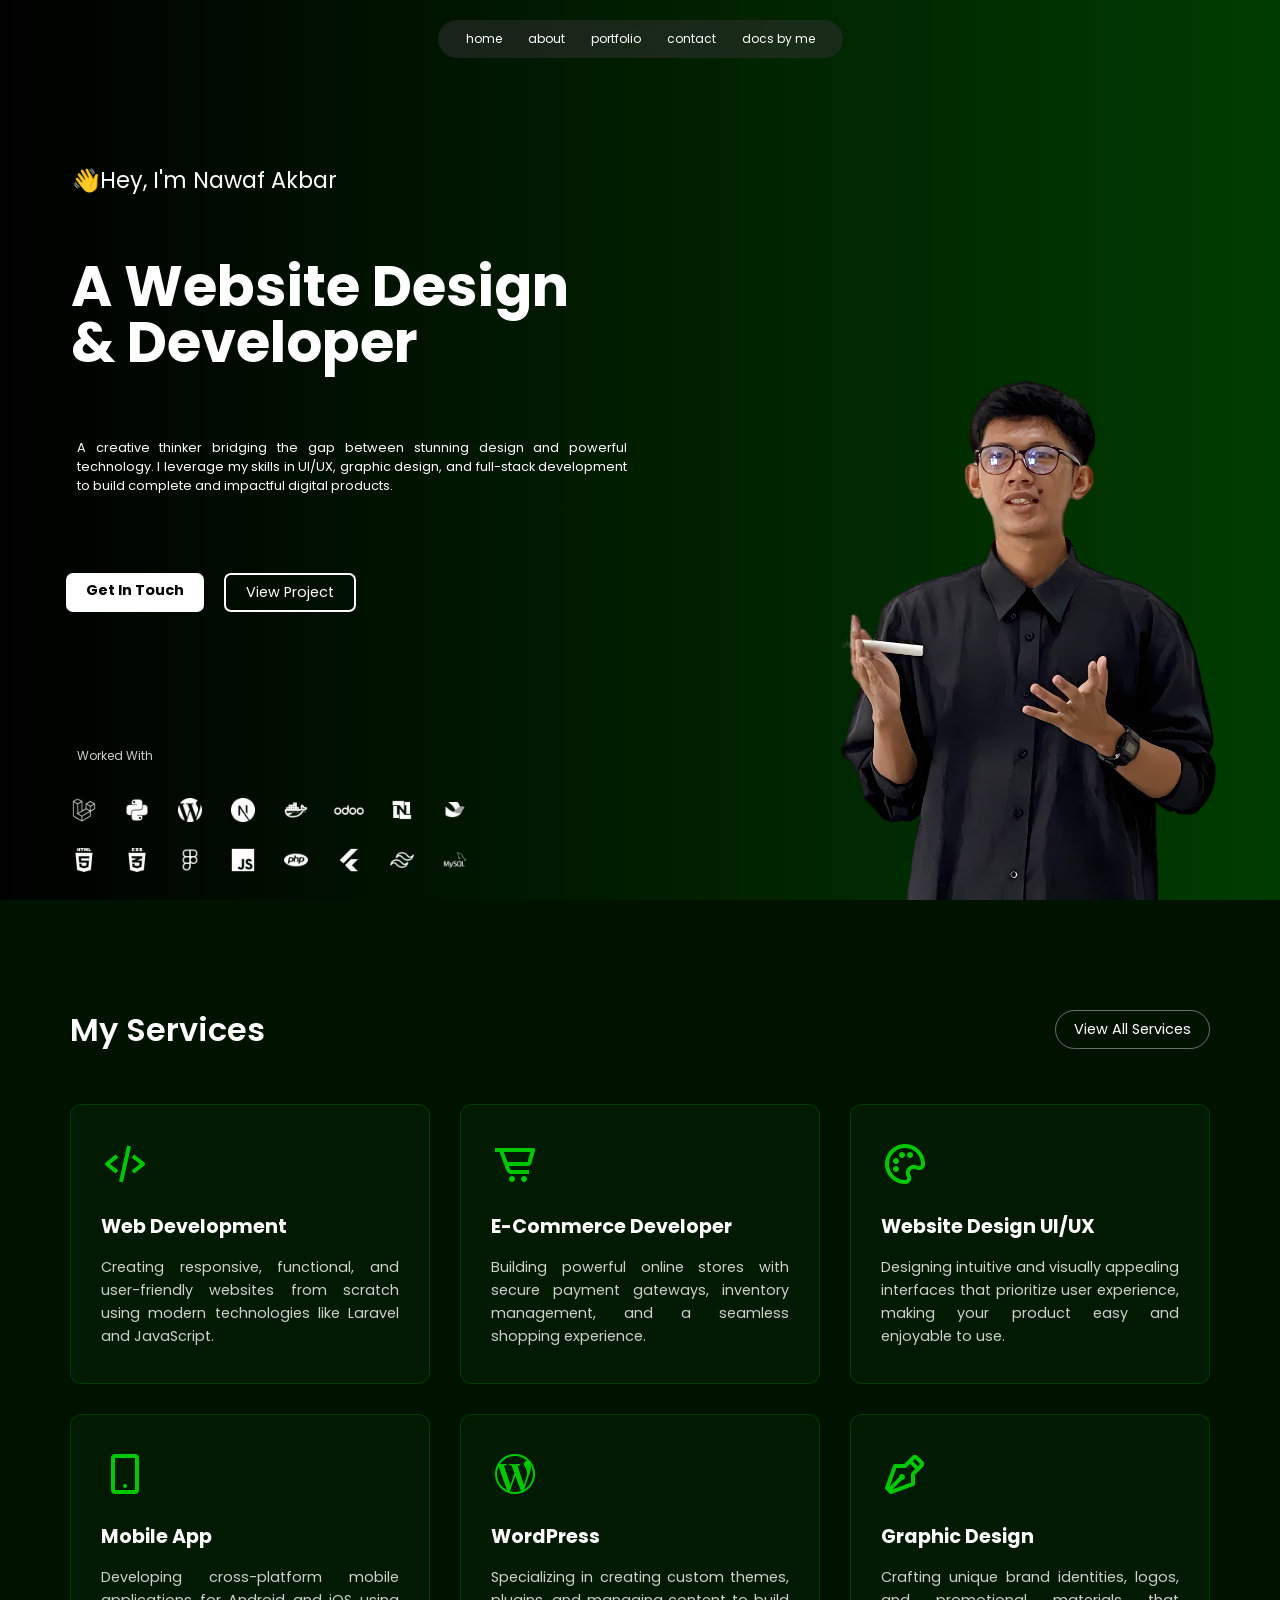
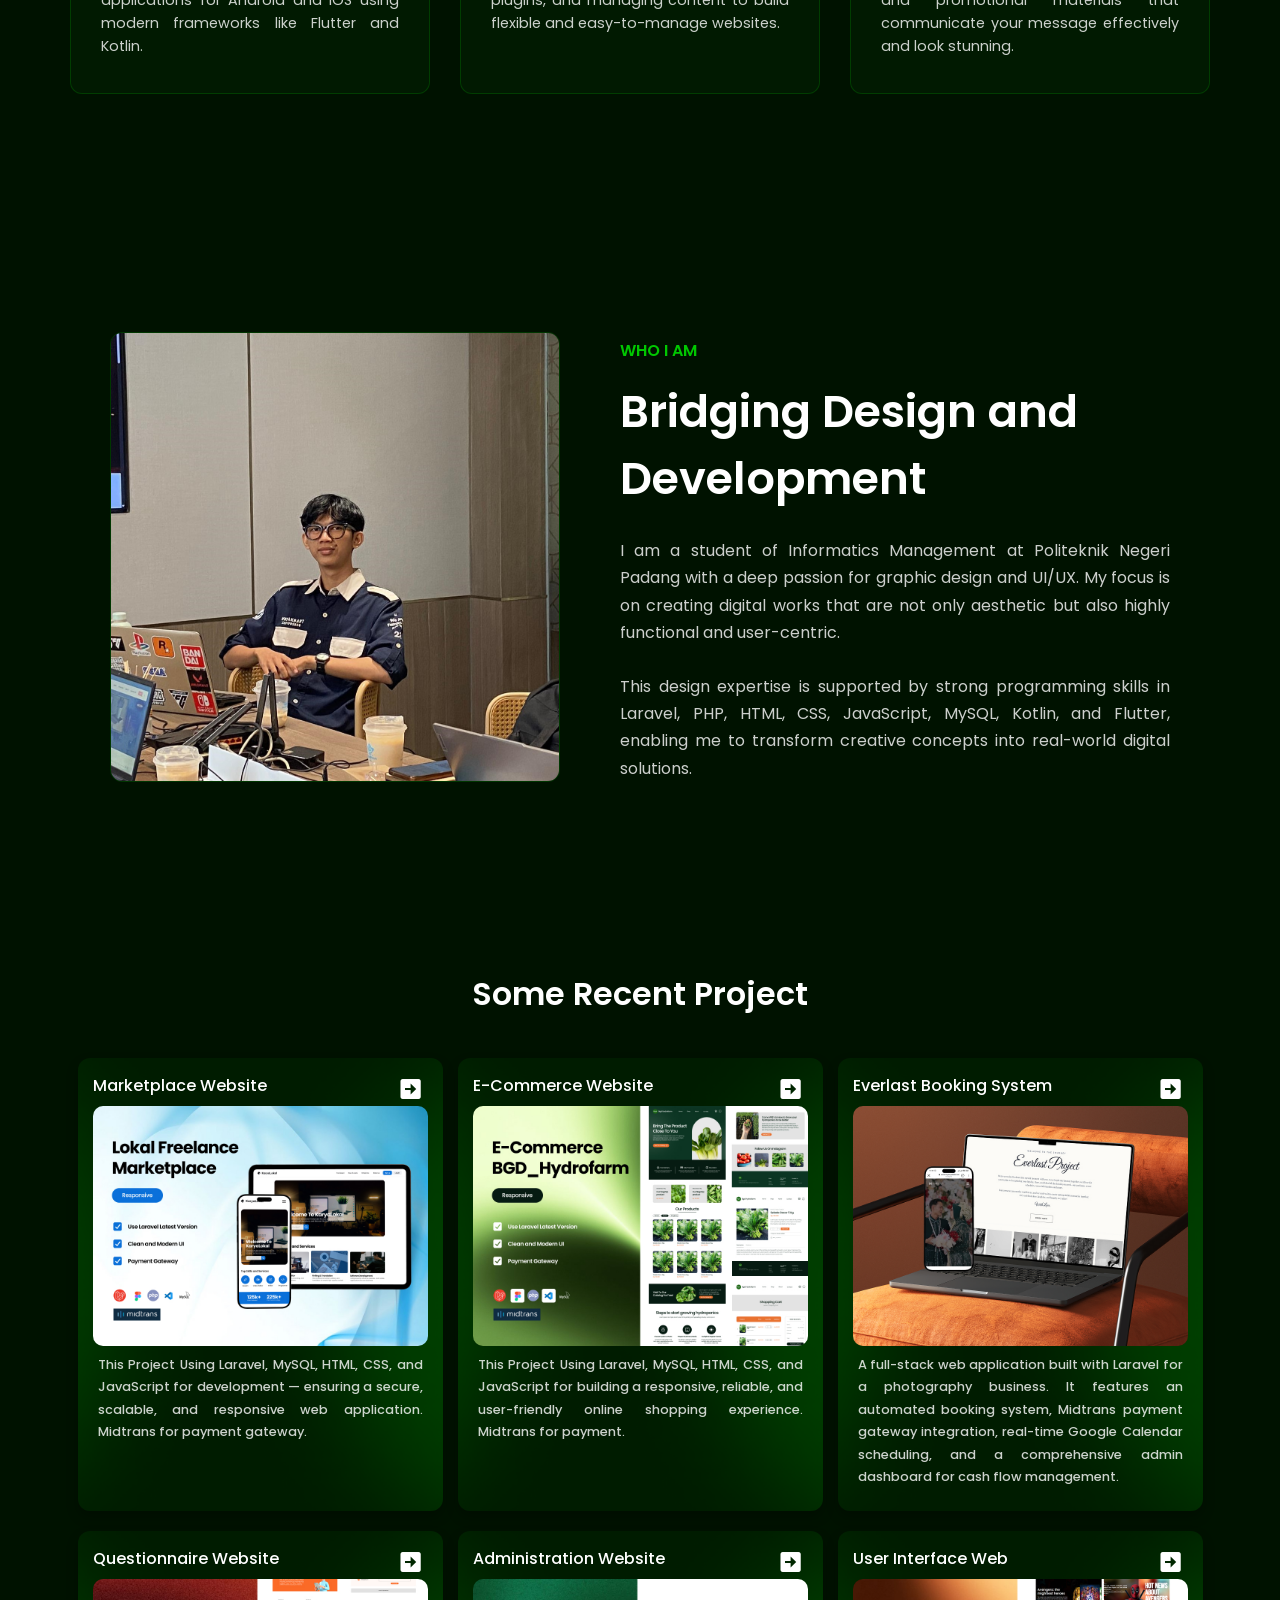
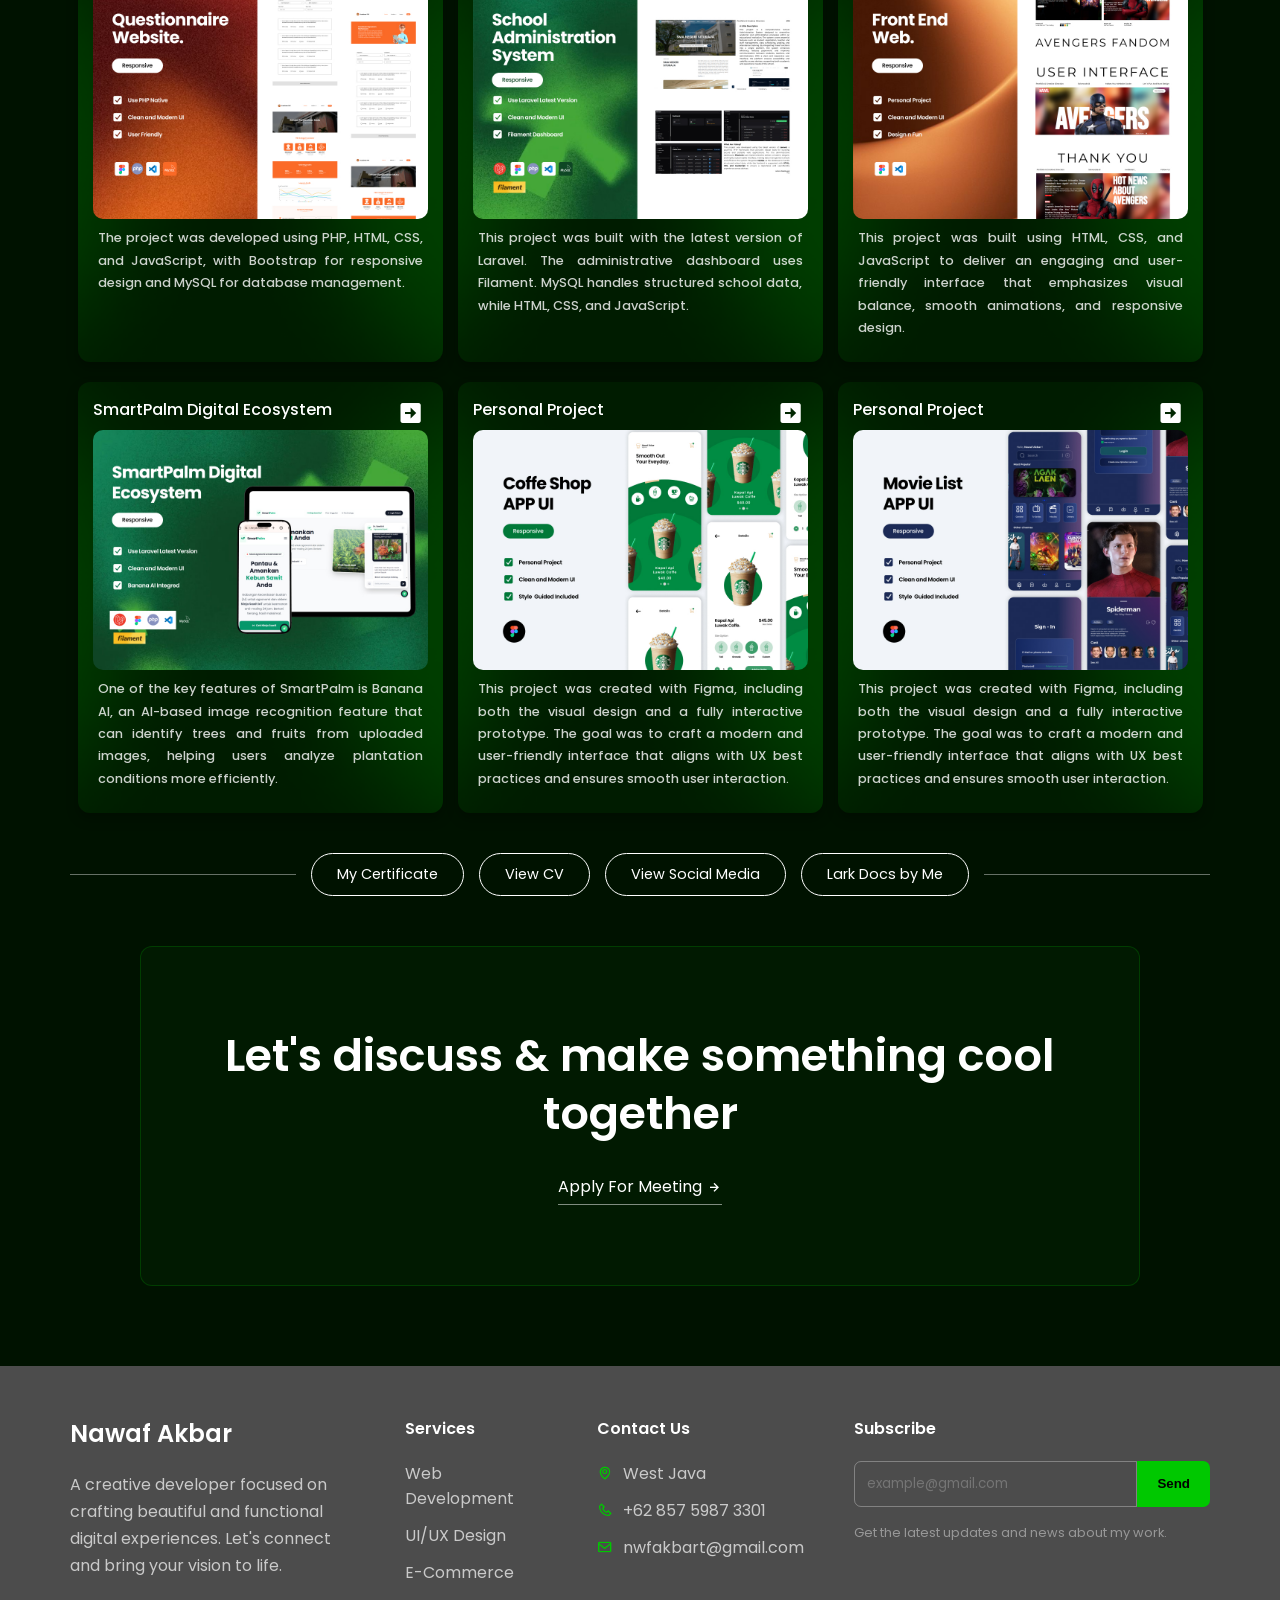
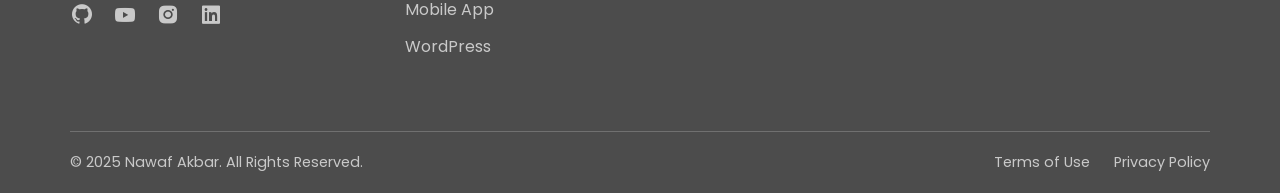
==== commit a3075b58: "Merge branch 'main' of https://github.com/nawafakbar/hehe" ====
--- a/index.html
+++ b/index.html
@@ -26,7 +26,7 @@
             .show-desktop {
                 display: none;
             }
-            
+
             .show-mobile {
                 display: inline;
             }
@@ -44,12 +44,10 @@
                 <a href="#about" class="show-desktop">about</a>
                 <a href="#card">portfolio</a>
                 <a href="#contact">contact</a>
-                <a href="https://prasetia.sg.larksuite.com/docx/SMxsdrpLFoQGybxAiA4lXADDg6e" 
-                target="_blank" 
-                class="show-desktop">docs by me</a>                
-                <a href="https://prasetia.sg.larksuite.com/docx/SMxsdrpLFoQGybxAiA4lXADDg6e" 
-                target="_blank" 
-                class="show-mobile">docs</a>
+                <a href="https://prasetia.sg.larksuite.com/docx/SMxsdrpLFoQGybxAiA4lXADDg6e" target="_blank"
+                    class="show-desktop">docs by me</a>
+                <a href="https://prasetia.sg.larksuite.com/docx/SMxsdrpLFoQGybxAiA4lXADDg6e" target="_blank"
+                    class="show-mobile">docs</a>
             </div>
         </nav>
         <p class="text-intro">👋Hey, I'm Nawaf Akbar</p>
@@ -218,7 +216,10 @@
                     <div class="card">
                         <p>Everlast Booking System</p>
                         <img src="img/myporto8.jpg" alt="Everlast Project">
-                        <p class="card-desc">A full-stack web application built with Laravel for a photography business. It features an automated booking system, Midtrans payment gateway integration, real-time Google Calendar scheduling, and a comprehensive admin dashboard for cash flow management.</p>
+                        <p class="card-desc">A full-stack web application built with Laravel for a photography business.
+                            It features an automated booking system, Midtrans payment gateway integration, real-time
+                            Google Calendar scheduling, and a comprehensive admin dashboard for cash flow management.
+                        </p>
                         <i class='bx bxs-right-arrow-square arrow-right'></i>
                     </div>
                 </a>
@@ -296,10 +297,11 @@
                 </a>
             </div>
             <div class="view-more-card">
-                <a href="doc/porto.pdf" target="_blank">View Portfolio</a>
-                <a href="doc/cv2.pdf" target="_blank">View CV</a>
+                <a href="doc/certificate.pdf" target="_blank">My Certificate</a>
+                <a href="doc/cv.pdf" target="_blank">View CV</a>
                 <a href="https://instagram.com/nwfakbart_" target="_blank">View Social Media</a>
-                <a href="https://prasetia.sg.larksuite.com/docx/SMxsdrpLFoQGybxAiA4lXADDg6e" target="_blank">Lark Docs by Me</a>
+                <a href="https://prasetia.sg.larksuite.com/docx/SMxsdrpLFoQGybxAiA4lXADDg6e" target="_blank">Lark Docs
+                    by Me</a>
             </div>
         </div>
         <!-- end  card -->
@@ -436,7 +438,7 @@
         }
 
         // Tambahkan event listener biar nutup pas klik tombol ESC
-        document.addEventListener('keydown', function(event) {
+        document.addEventListener('keydown', function (event) {
             if (event.key === "Escape") {
                 closeModal();
             }
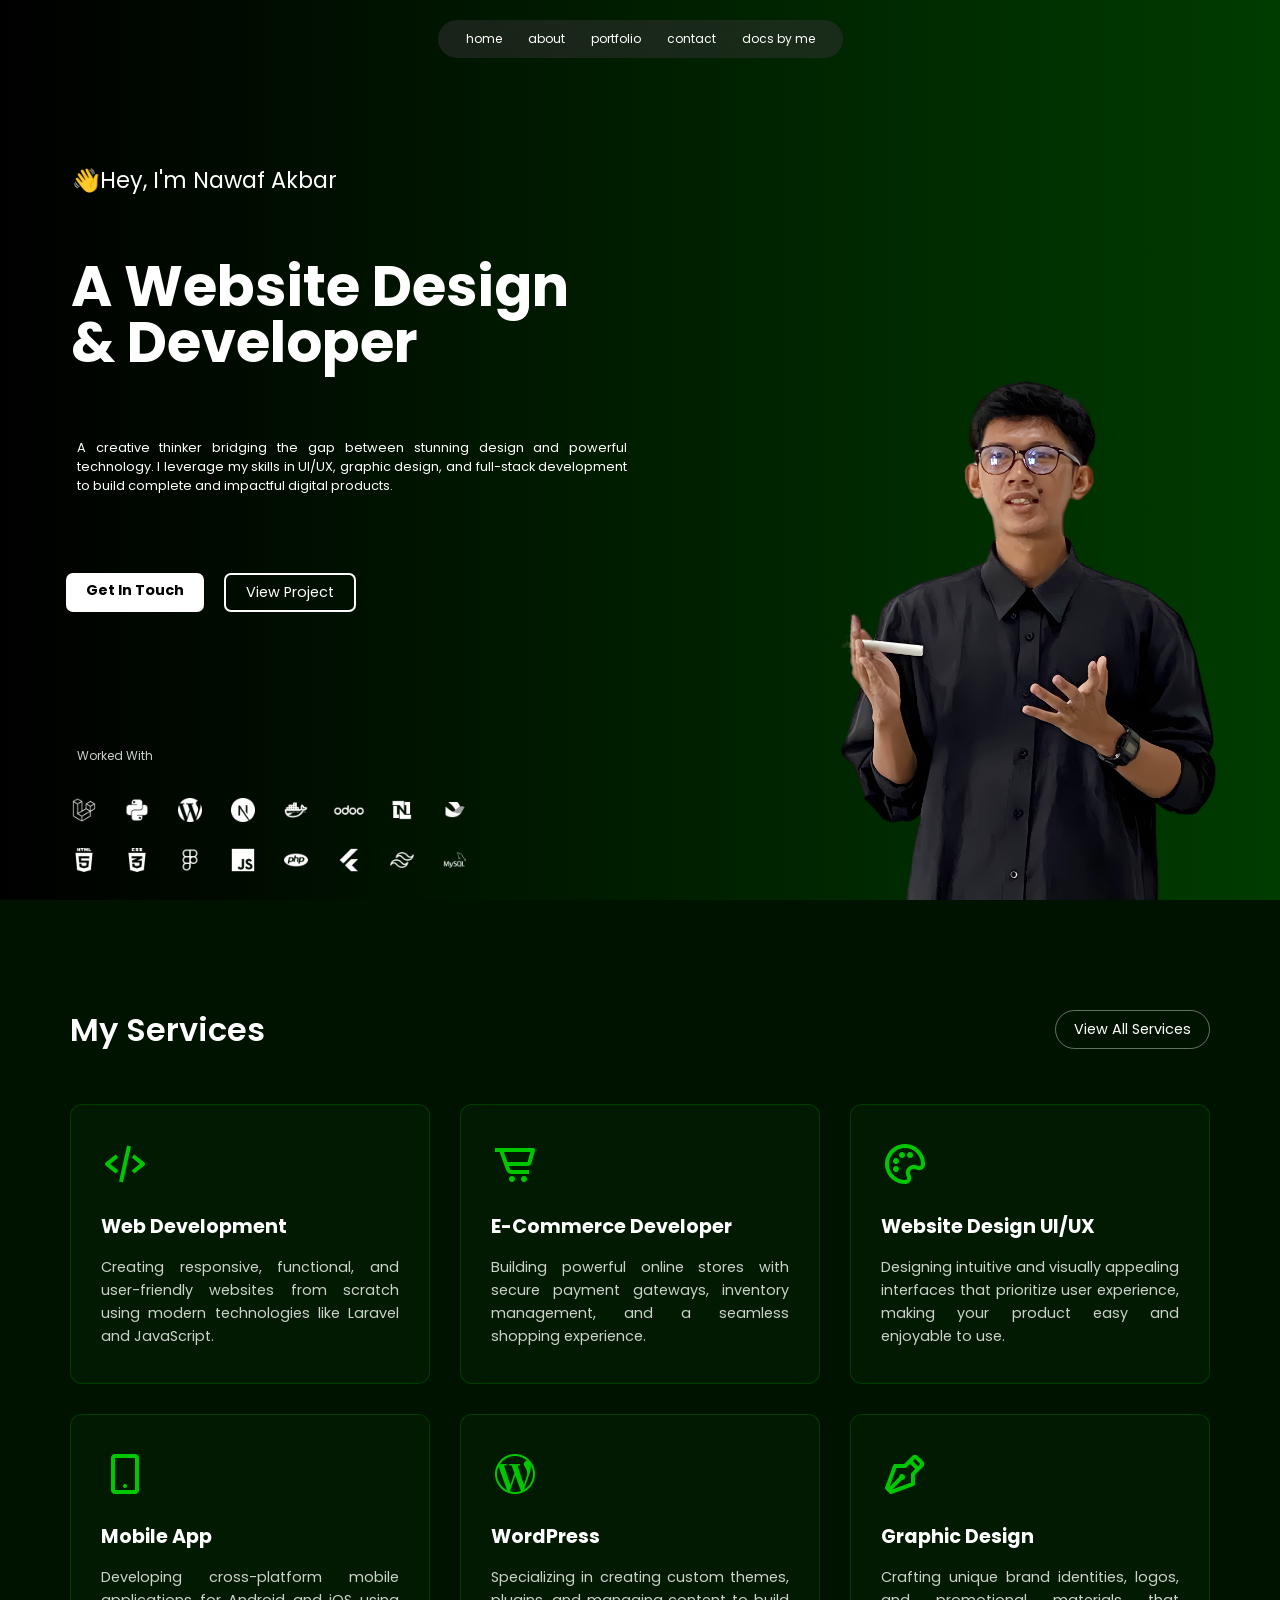
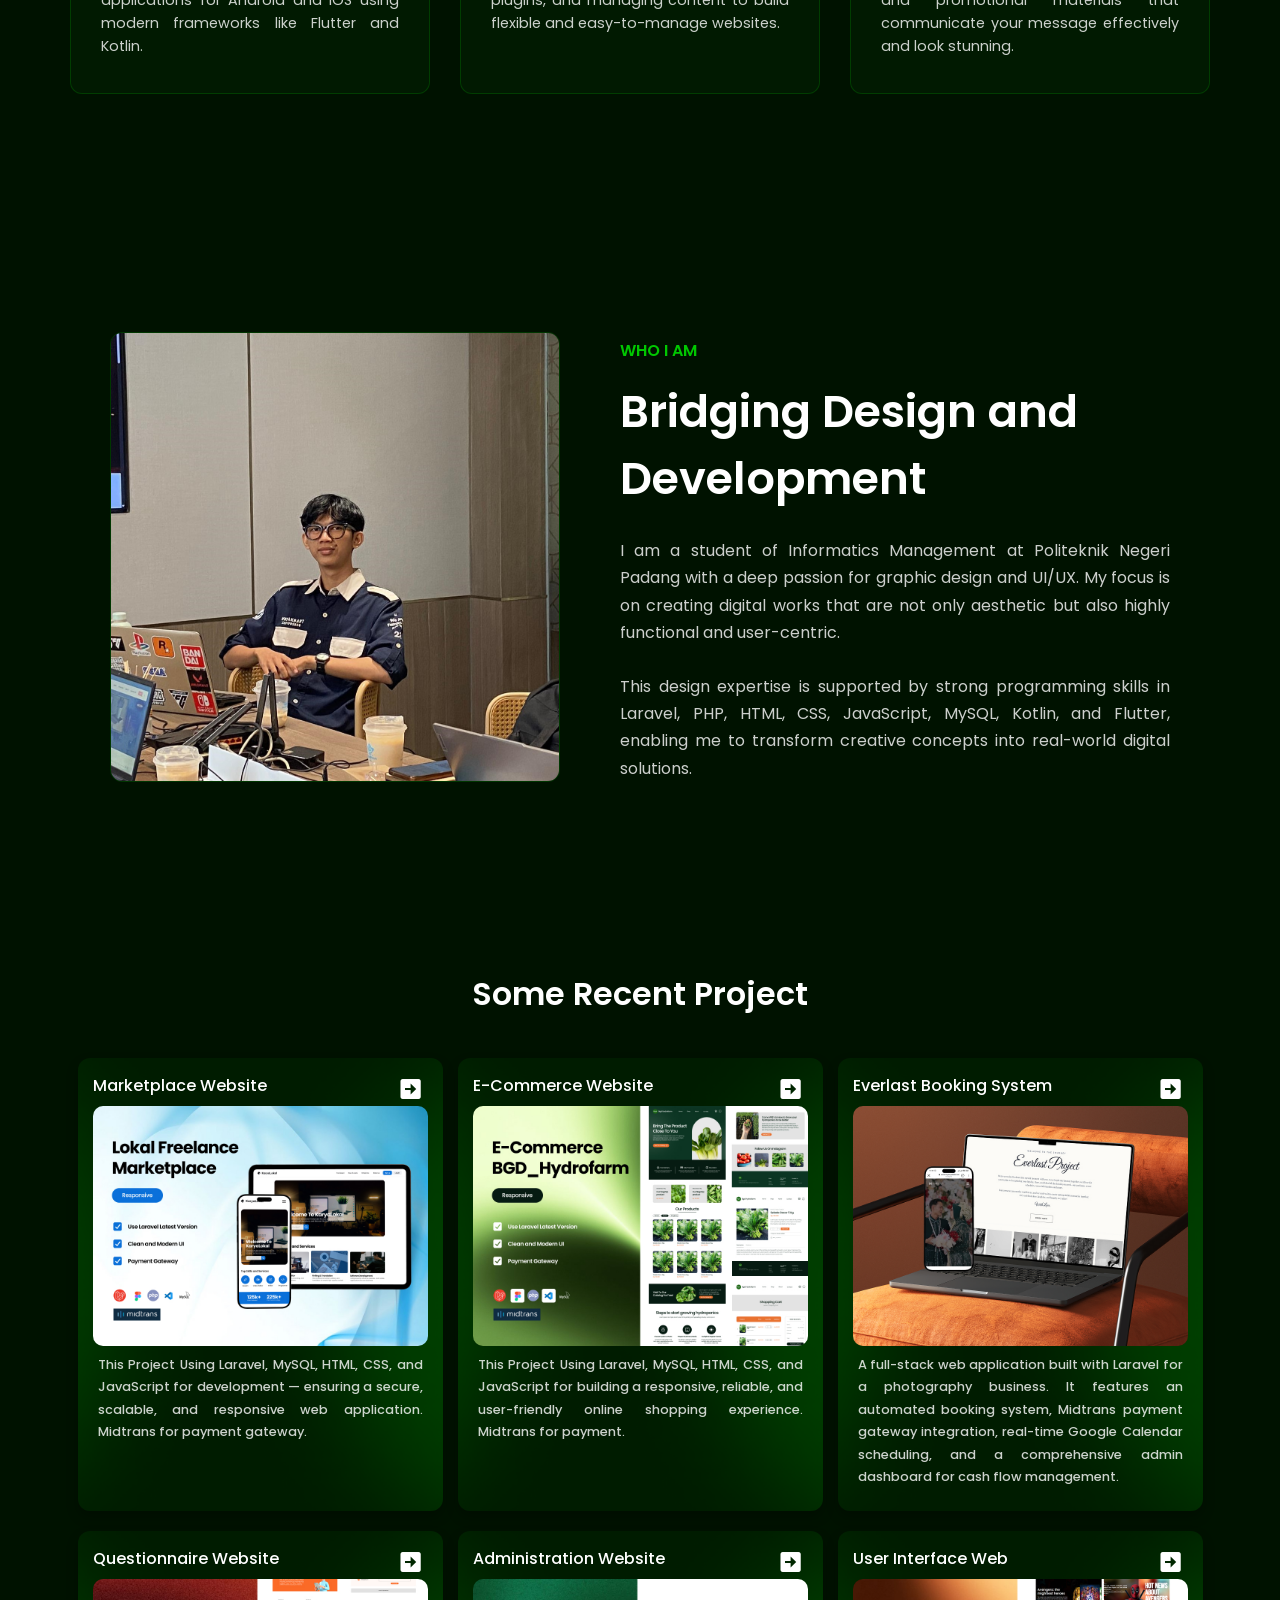
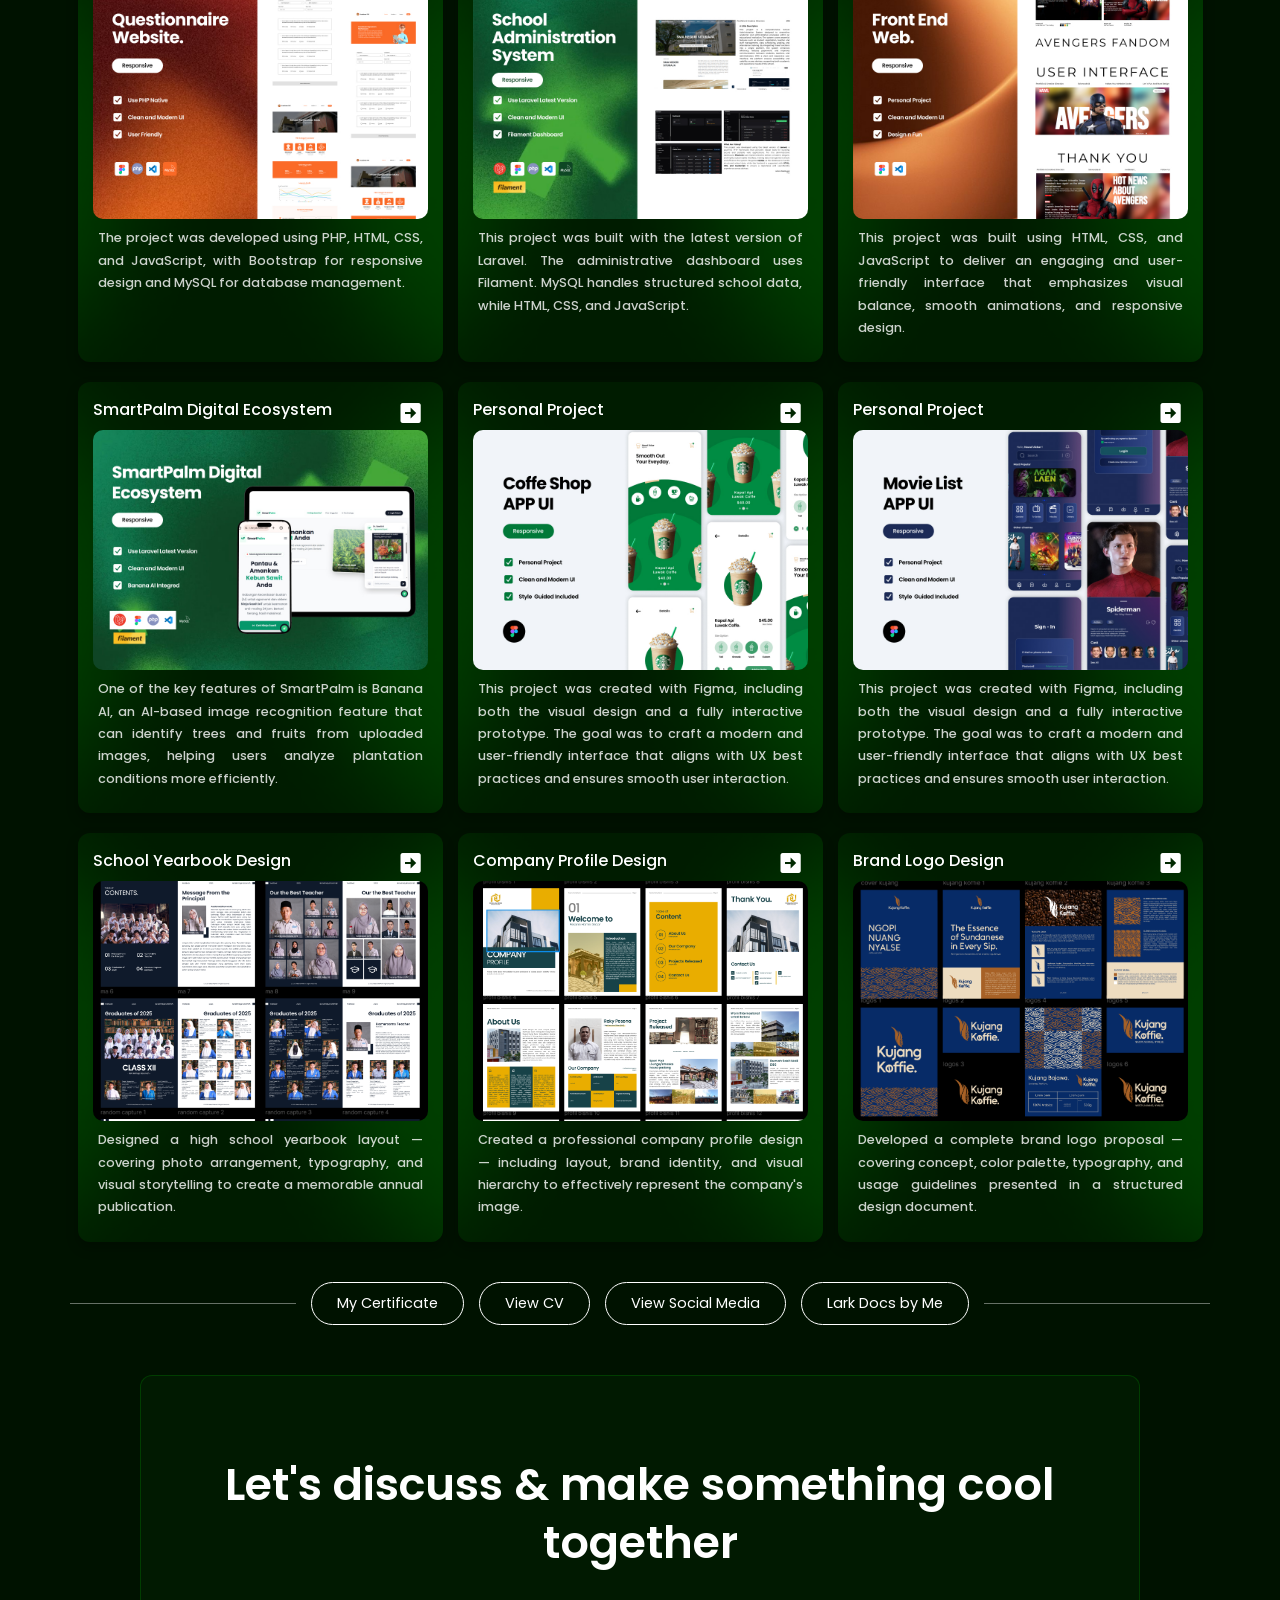
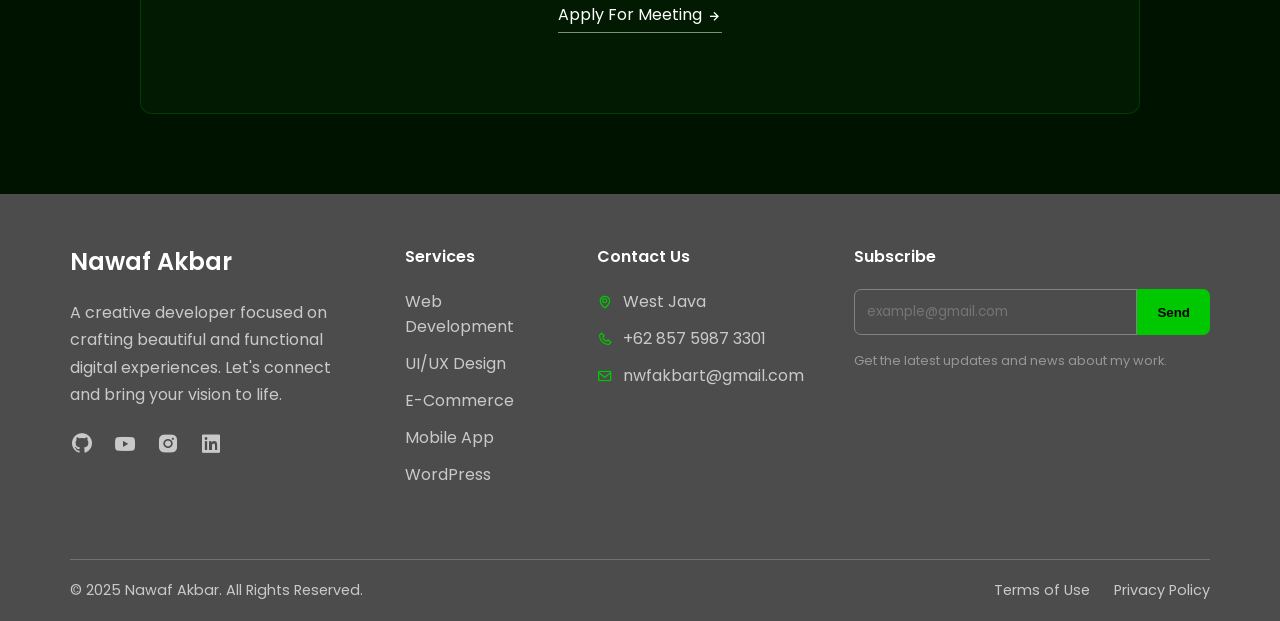
==== commit e89e42e1: "design" ====
--- a/index.html
+++ b/index.html
@@ -295,10 +295,42 @@
                         <i class='bx bxs-right-arrow-square arrow-right'></i>
                     </div>
                 </a>
+                <a href="doc/yearbookma.pdf" class="card-link">
+                    <div class="card">
+                        <p>School Yearbook Design</p>
+                        <img src="img/ma.png" alt="">
+                        <p class="card-desc">Designed a high school yearbook layout — covering photo arrangement,
+                            typography, and visual storytelling to create a memorable annual publication.
+                        </p>
+                        <i class='bx bxs-right-arrow-square arrow-right'></i>
+                    </div>
+                </a>
+
+                <a href="doc/profilebusinnes.pdf" class="card-link">
+                    <div class="card">
+                        <p>Company Profile Design</p>
+                        <img src="img/profile company.png" alt="">
+                        <p class="card-desc">Created a professional company profile design — including layout,
+                            brand identity, and visual hierarchy to effectively represent the company's image.
+                        </p>
+                        <i class='bx bxs-right-arrow-square arrow-right'></i>
+                    </div>
+                </a>
+
+                <a href="doc/branddesign.pdf" class="card-link">
+                    <div class="card">
+                        <p>Brand Logo Design</p>
+                        <img src="img/coffe.png" alt="">
+                        <p class="card-desc">Developed a complete brand logo proposal — covering concept,
+                            color palette, typography, and usage guidelines presented in a structured design document.
+                        </p>
+                        <i class='bx bxs-right-arrow-square arrow-right'></i>
+                    </div>
+                </a>
             </div>
             <div class="view-more-card">
                 <a href="doc/certificate.pdf" target="_blank">My Certificate</a>
-                <a href="doc/cv.pdf" target="_blank">View CV</a>
+                <a href="doc/cv2.pdf" target="_blank">View CV</a>
                 <a href="https://instagram.com/nwfakbart_" target="_blank">View Social Media</a>
                 <a href="https://prasetia.sg.larksuite.com/docx/SMxsdrpLFoQGybxAiA4lXADDg6e" target="_blank">Lark Docs
                     by Me</a>
